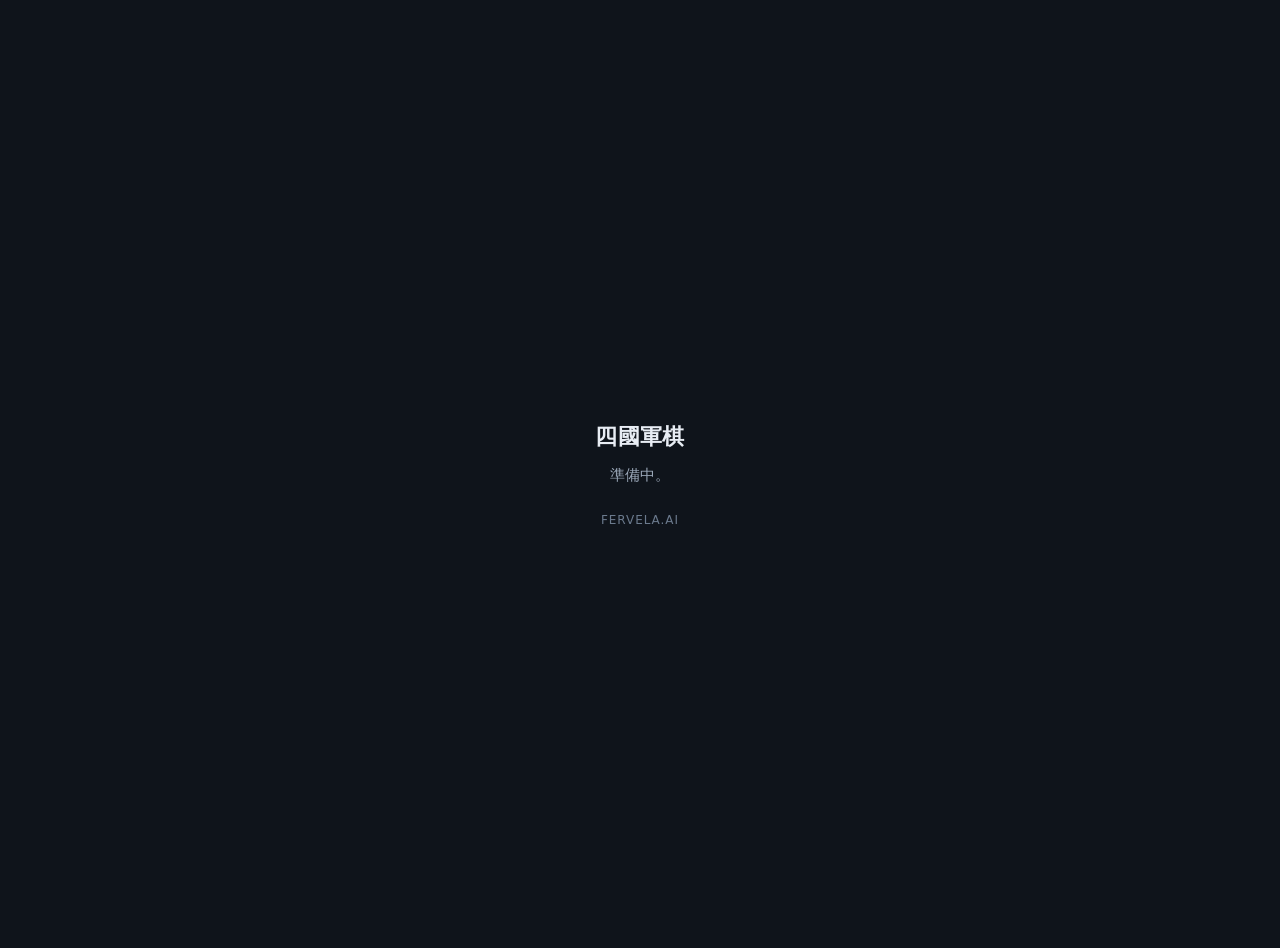
==== index.html @ 49274feb "占位頁與網域設定" ====
<!doctype html>
<meta charset="utf-8">
<meta name="viewport" content="width=device-width, initial-scale=1">
<title>四國軍棋 — Fervela.ai</title>
<style>
  :root{ color-scheme: light dark; }
  body{ margin:0; min-height:100dvh; display:grid; place-items:center;
        font:16px/1.7 system-ui,-apple-system,"PingFang TC","Noto Sans TC",sans-serif;
        background:#0f141b; color:#e8edf4; text-align:center; padding:24px; }
  h1{ font-size:22px; margin:0 0 8px; letter-spacing:.02em; }
  p{ margin:0; color:#9aa7b8; font-size:14.5px; }
  .b{ margin-top:22px; font-size:12px; color:#6b7a8d; letter-spacing:.08em; }
</style>
<div>
  <h1>四國軍棋</h1>
  <p>準備中。</p>
  <div class="b">FERVELA.AI</div>
</div>
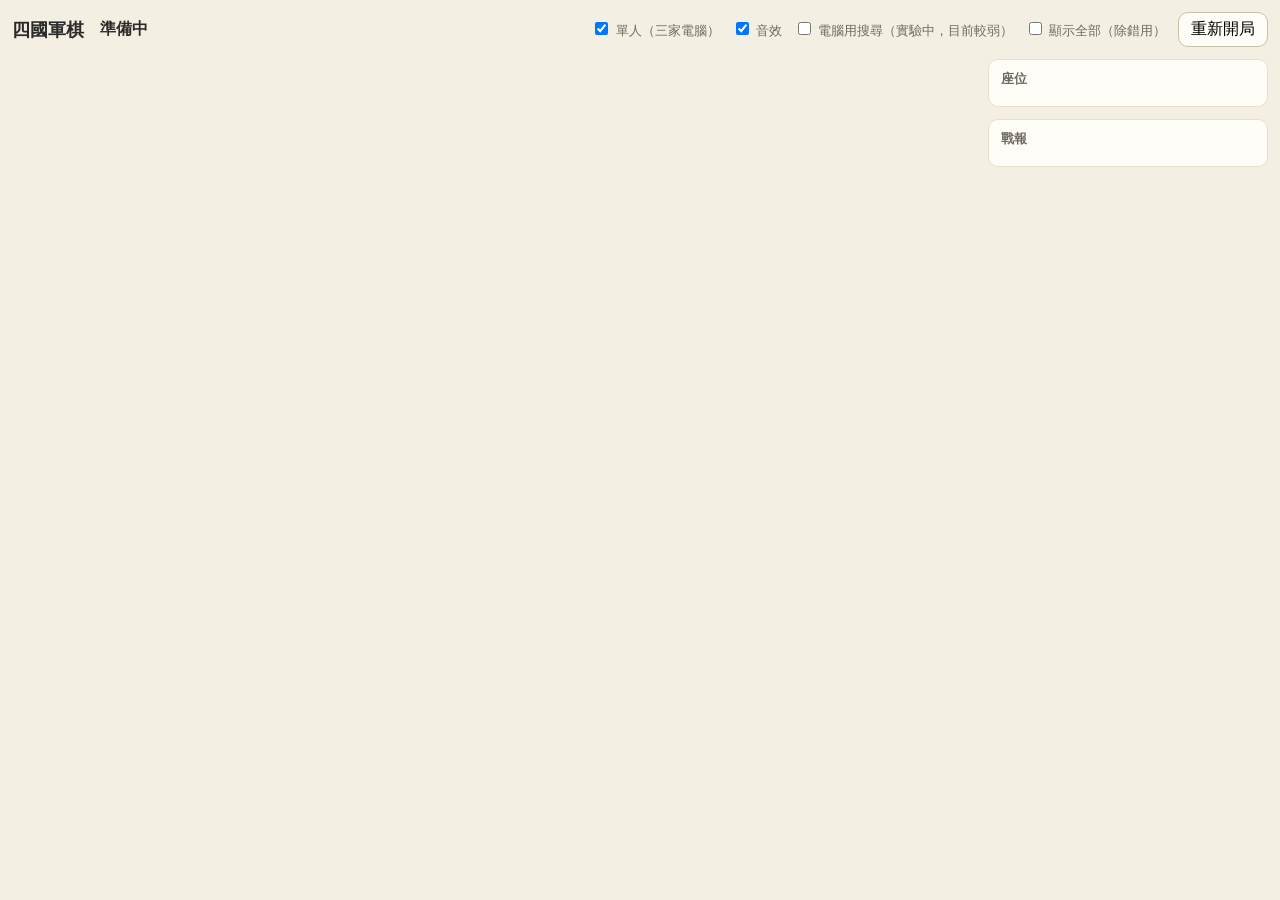
==== commit dfc0ce46: "更新遊戲 2026-08-29 20:17" ====
--- a/index.html
+++ b/index.html
@@ -1,18 +1,14 @@
 <!doctype html>
+<html lang="zh-Hant">
+<head>
 <meta charset="utf-8">
 <meta name="viewport" content="width=device-width, initial-scale=1">
-<title>四國軍棋 — Fervela.ai</title>
-<style>
-  :root{ color-scheme: light dark; }
-  body{ margin:0; min-height:100dvh; display:grid; place-items:center;
-        font:16px/1.7 system-ui,-apple-system,"PingFang TC","Noto Sans TC",sans-serif;
-        background:#0f141b; color:#e8edf4; text-align:center; padding:24px; }
-  h1{ font-size:22px; margin:0 0 8px; letter-spacing:.02em; }
-  p{ margin:0; color:#9aa7b8; font-size:14.5px; }
-  .b{ margin-top:22px; font-size:12px; color:#6b7a8d; letter-spacing:.08em; }
-</style>
-<div>
-  <h1>四國軍棋</h1>
-  <p>準備中。</p>
-  <div class="b">FERVELA.AI</div>
-</div>
+<meta http-equiv="refresh" content="0; url=./ui/">
+<title>四國軍棋</title>
+<link rel="canonical" href="https://army.fervela.ai/ui/">
+</head>
+<body style="margin:0;min-height:100dvh;display:grid;place-items:center;
+  background:#0f141b;color:#e8edf4;font:16px/1.7 system-ui,-apple-system,'PingFang TC',sans-serif">
+<p>載入中…　<a href="./ui/" style="color:#4fd0d0">如果沒有自動進入，點這裡</a></p>
+</body>
+</html>
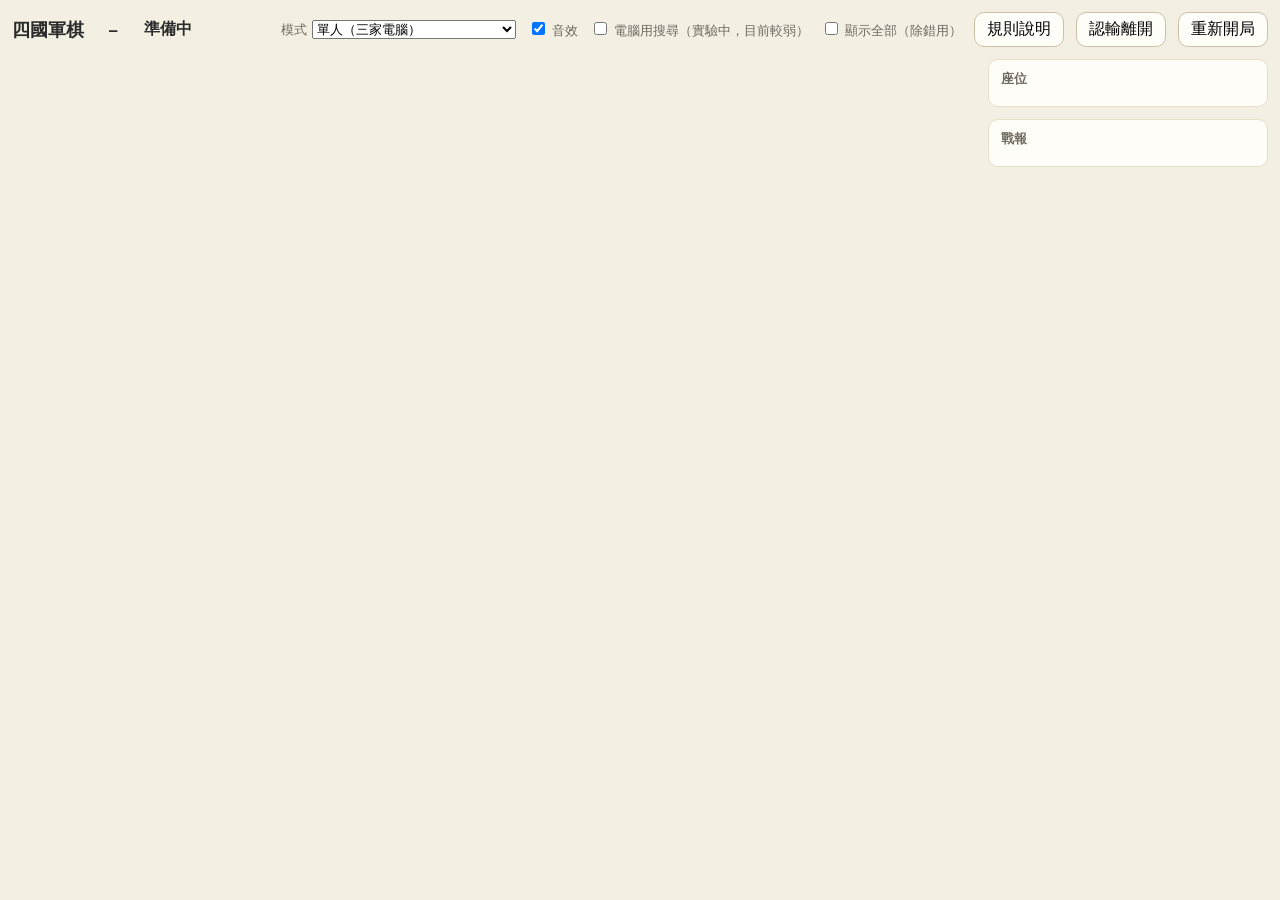
==== commit 7437fc72: "更新遊戲 2026-08-30 00:34" ====
--- a/index.html
+++ b/index.html
@@ -4,7 +4,16 @@
 <meta charset="utf-8">
 <meta name="viewport" content="width=device-width, initial-scale=1">
 <meta http-equiv="refresh" content="0; url=./ui/">
-<title>四國軍棋</title>
+<title>四國軍棋 — 四人兩兩一隊的軍棋</title>
+<meta name="description" content="四個人，兩兩一隊。對家是你的隊友，但你看不到他的棋子。打開就能玩，不用下載、不用註冊。">
+<meta property="og:type" content="website">
+<meta property="og:url" content="https://army.fervela.ai/">
+<meta property="og:title" content="四國軍棋">
+<meta property="og:description" content="四個人，兩兩一隊。對家是你的隊友，但你看不到他的棋子。打開就能玩，不用下載、不用註冊。">
+<meta property="og:image" content="https://army.fervela.ai/share.png">
+<meta property="og:image:width" content="1200">
+<meta property="og:image:height" content="630">
+<meta name="twitter:card" content="summary_large_image">
 <link rel="canonical" href="https://army.fervela.ai/ui/">
 </head>
 <body style="margin:0;min-height:100dvh;display:grid;place-items:center;
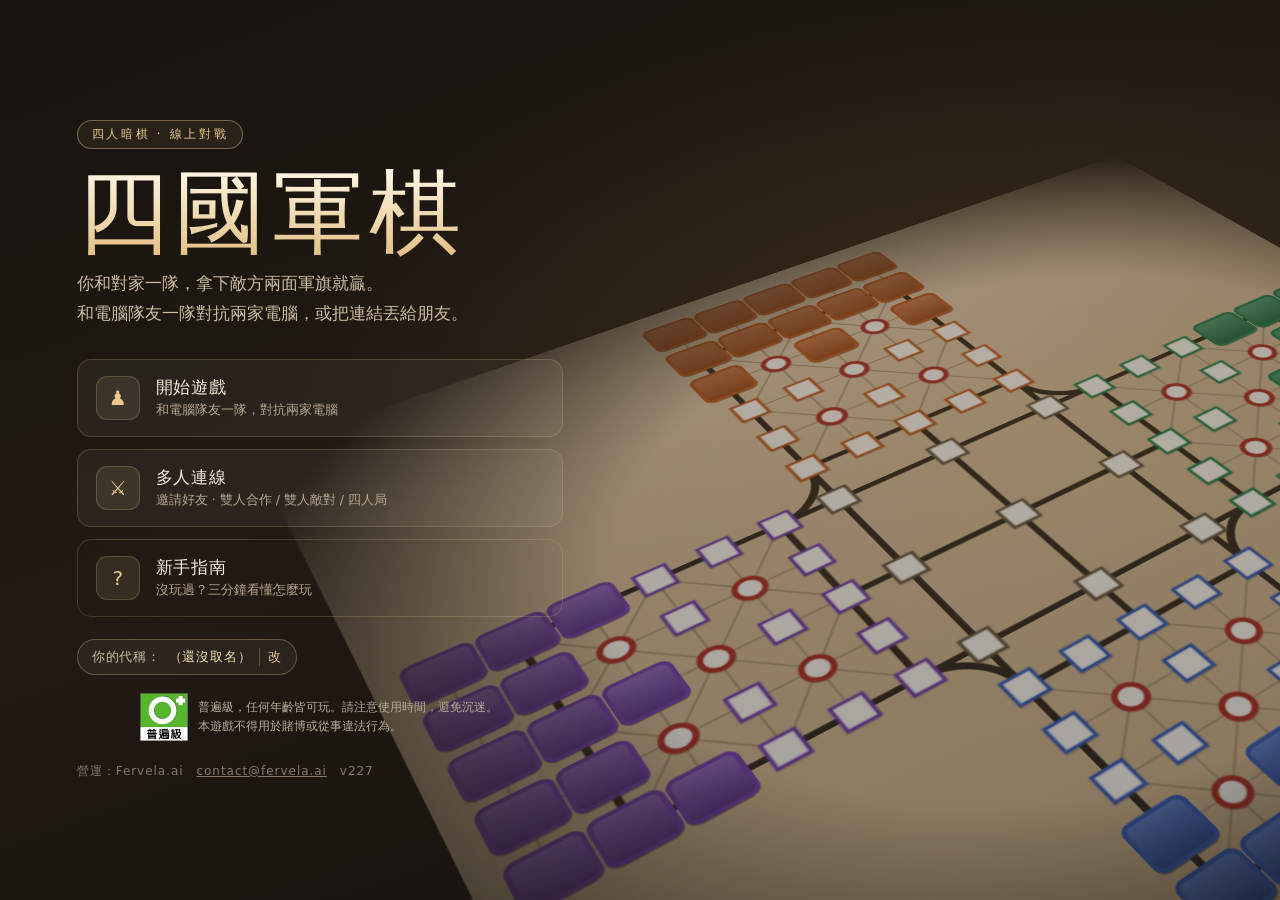
==== commit a4757820: "更新遊戲 2026-10-14 22:20" ====
--- a/index.html
+++ b/index.html
@@ -3,6 +3,7 @@
 <head>
 <meta charset="utf-8">
 <meta name="viewport" content="width=device-width, initial-scale=1">
+<script>location.replace('./ui/'+location.search+location.hash)</script>
 <meta http-equiv="refresh" content="0; url=./ui/">
 <title>四國軍棋 — 四人兩兩一隊的軍棋</title>
 <meta name="description" content="四個人，兩兩一隊。對家是你的隊友，但你看不到他的棋子。打開就能玩，不用下載、不用註冊。">
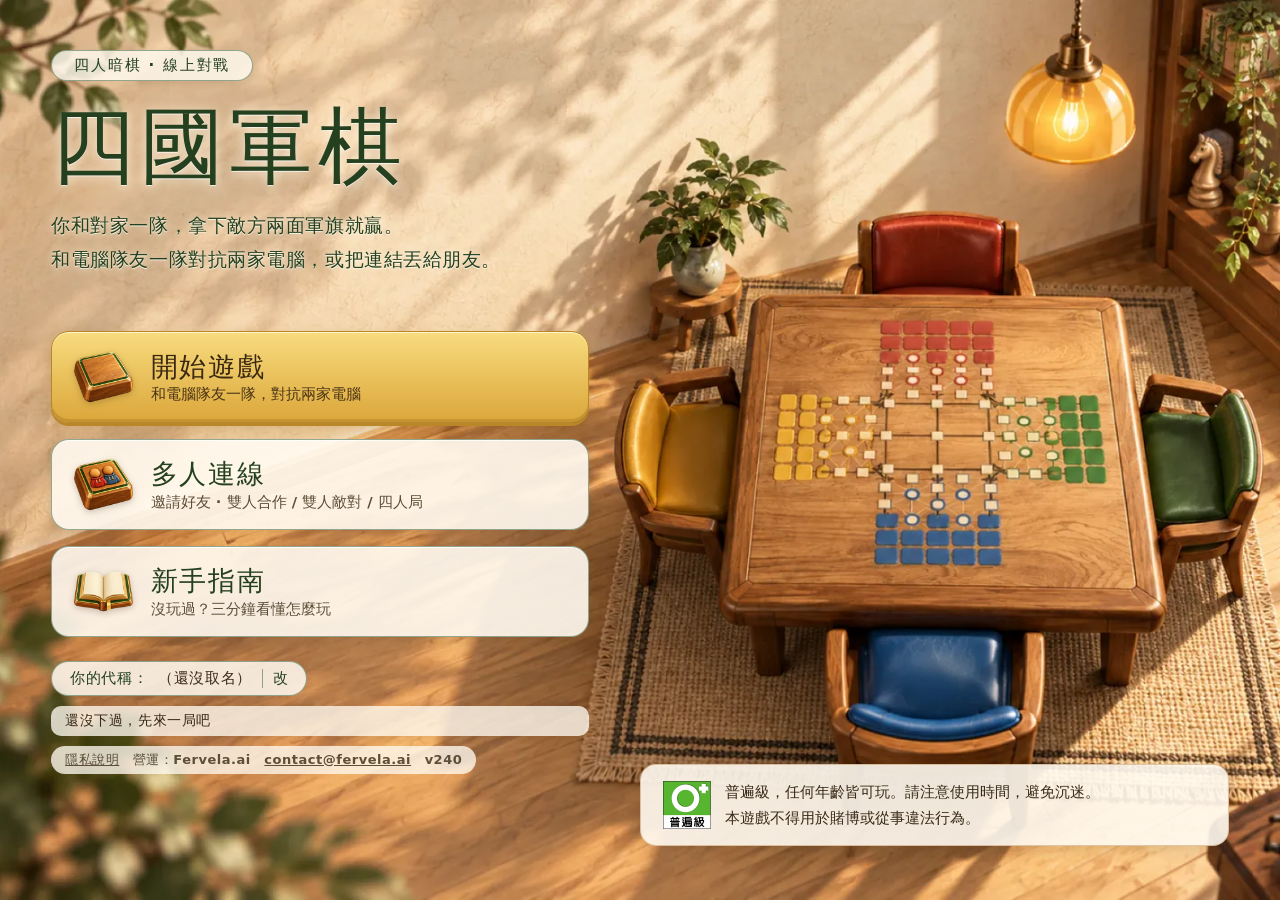
==== commit 28a6be06: "更新遊戲 2026-10-19 10:44" ====
--- a/index.html
+++ b/index.html
@@ -11,7 +11,7 @@
 <meta property="og:url" content="https://army.fervela.ai/">
 <meta property="og:title" content="四國軍棋">
 <meta property="og:description" content="四個人，兩兩一隊。對家是你的隊友，但你看不到他的棋子。打開就能玩，不用下載、不用註冊。">
-<meta property="og:image" content="https://army.fervela.ai/share.png">
+<meta property="og:image" content="https://army.fervela.ai/ui/img/share/invite-v1.jpg">
 <meta property="og:image:width" content="1200">
 <meta property="og:image:height" content="630">
 <meta name="twitter:card" content="summary_large_image">
